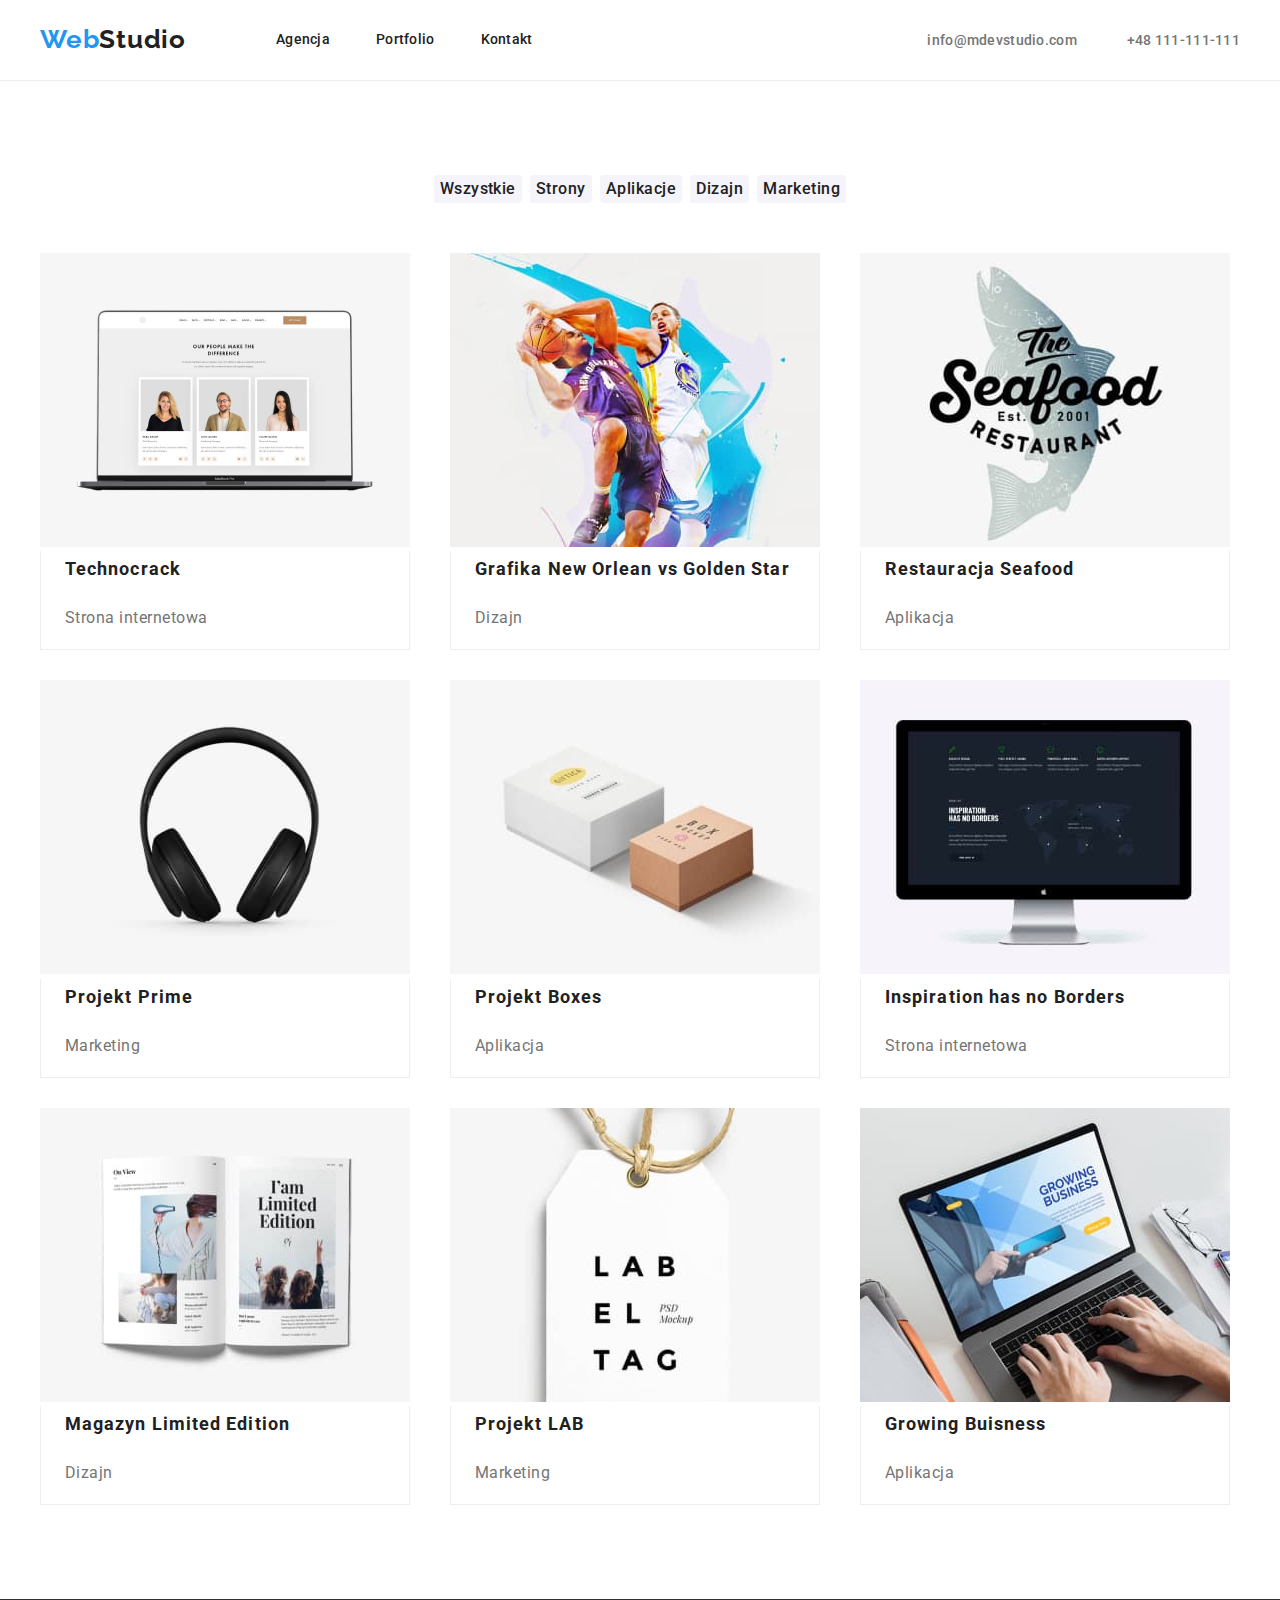
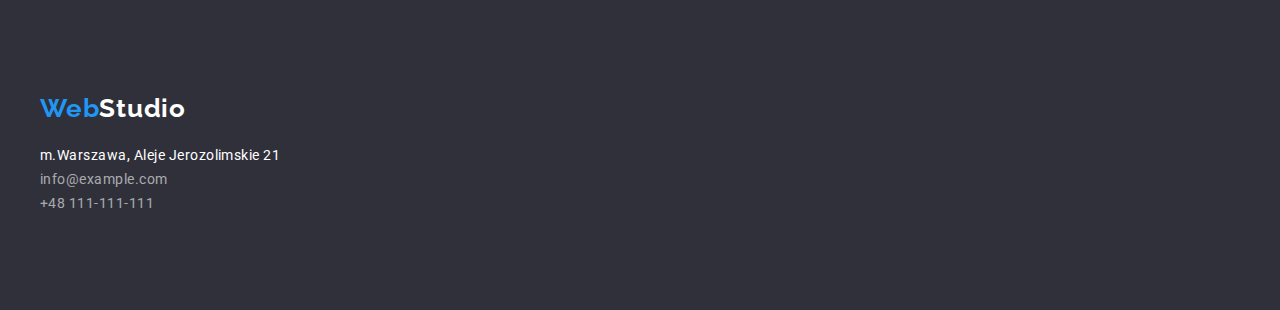
==== portfolio.html @ e5f401e1 "social ikonki" ====
<!DOCTYPE html>
<html lang="pl">
  <head>
    <meta charset="utf-8" />
    <link
      rel="stylesheet"
      href="https://cdnjs.cloudflare.com/ajax/libs/modern-normalize/1.0.0/modern-normalize.min.css"/>
    <link rel="stylesheet" href="./css/style.css" />
    <link rel="preconnect" href="https://fonts.googleapis.com">
    <link rel="preconnect" href="https://fonts.gstatic.com" crossorigin>
    <link href="https://fonts.googleapis.com/css2?family=Raleway:wght@700&family=Roboto:wght@400;500;700;900&display=swap" rel="stylesheet"> 
    <title>WebStudio</title>
  </head>

<body>
    <header class="header">
        <div class="container">
          <a class="logo" href="index.html">Web<span class="span-logo">Studio</span></a>
          <nav class="navigation"> 
            <ul class="nav-list">
              <li class="nav-list-item">
                <a class="nav-list-link" href="./index.html">Agencja</a>
              </li>
              <li class="nav-list-item">
                <a class="nav-list-link" href="./portfolio.html">Portfolio</a>
              </li>
              <li class="nav-list-item">
                <a class="nav-list-link" href="/contact">Kontakt</a>
              </li>
            </ul>
         </nav>
         <a class="nav-address-mail" href="mailto:info@devstudio.com">info@mdevstudio.com</a>
         <a class="nav-address-phone" href="tel:+48111111111">+48 111-111-111</a>
        </div>
    </header>

<main class="section">
    <ul class="button-list">
        <li class="button-list-item">
            <button class="button" type="button">Wszystkie</button>
        </li>
        <li class="button-list-item">
            <button class="button" type="button">Strony</button>
        </li>
        <li class="button-list-item">
            <button class="button" type="button">Aplikacje</button>
        </li>
        <li class="button-list-item">
        <button class="button" type="button">Dizajn</button>
        </li>
        <li class="button-list-item">
        <button class="button" type="button">Marketing</button>
        </li>
    </ul>

   <div class="container">
    <ul class="photo-list">
    <li class="list-item">
        <figure>
        <img class="photo-item" src="./images/imgportfolio.jpg" width="370" height="294"/>
            <figcaption class="text-border">
                <p class="overtitle">Technocrack</p>
                <p class="undertitle">Strona internetowa</p>
            </figcaption>
        </figure>
    </li>
    <li class="list-item">
        <figure>
        <img src="./images/img1portfolio.jpg" width="370" height="294"/>
            <figcaption class="text-border">
                <p class="overtitle">Grafika New Orlean vs Golden Star</p>
                <p class="undertitle">Dizajn</p>
            </figcaption>
        </figure>
    </li>
    <li class="list-item">
        <figure>
            <img src="./images/img2portfolio.jpg" width="370" height="294"/>
            <figcaption class="text-border">
                <p class="overtitle">Restauracja Seafood</p>
                <p class="undertitle">Aplikacja</p>
            </figcaption>
        </figure>
    </li>
    <li class="list-item"> 
        <figure>
            <img src="./images/img3portfolio.jpg" width="370" height="294"/>
            <figcaption class="text-border">
                <p class="overtitle">Projekt Prime</p>
                <p class="undertitle">Marketing</p>
            </figcaption>
        </figure>
    </li>
    <li class="list-item">
        <figure>
            <img src="./images/img4portfolio.jpg" width="370" height="294"/>
            <figcaption class="text-border">
                <p class="overtitle">Projekt Boxes</p>
                <p class="undertitle">Aplikacja</p>
            </figcaption>
        </figure>
    </li>
    <li class="list-item">
        <figure>
            <img src="./images/img5portfolio.jpg" width="370" height="294"/>
            <figcaption class="text-border">
                <p class="overtitle">Inspiration has no Borders</p>
                <p class="undertitle">Strona internetowa</p>
            </figcaption>
        </figure>
    </li>
    <li class="list-item">
        <figure>
            <img src="./images/img6portfolio.jpg" width="370" height="294"/>
            <figcaption class="text-border">
                <p class="overtitle">Magazyn Limited Edition</p>
                <p class="undertitle">Dizajn</p>
            </figcaption>
        </figure>
    </li>
    <li class="list-item">
        <figure>
            <img src="./images/img7_portfolio.jpg" width="370" height="294"/>
            <figcaption class="text-border">
                <p class="overtitle">Projekt LAB</p>
                <p class="undertitle">Marketing</p>
            </figcaption>
        </figure>
    </li>
    <li class="list-item">
        <figure>
            <img src="./images/img8portfolio.jpg" width="370" height="294"/>
            <figcaption class="text-border">
                <p class="overtitle">Growing Buisness</p>
                <p class="undertitle">Aplikacja</p>
            </figcaption>
        </figure>
    </li>
 </ul>
 </div>
 </main>

 <footer class="footer section">
    <div class="container">
      <a class="logo-down" href="/logo"
        >Web<span class="footer-logo">Studio</span></a>
      <address class="address">
        m.Warszawa, Aleje Jerozolimskie 21
        <a class="foot-link" href="mailto:info@example.com"
          >info@example.com</a>
        <a class="foot-link" href="tel:+48111111111">+48 111-111-111</a>
      </address>
    </div>
  </footer>
</body>
</html>
---- css/style.css ----
:root {
    --main-font: 'Roboto', sans-serif;
    --secondary-font: 'Raleway', sans-serif;
    --main-color: #757575;
    --secondary-color: #2196f3;
    --third-color: #fff;
    --four-color: #212121;
    --fifth-color: #2f303a;
    --sixth-color: rgba(255, 255, 255, 0.6);
    --seventh-color: #F5F4FA;
    --header-color: #ECECEC;
    --shadow-color: rgba(0, 0, 0, 0.15);
    --team-shadow-color: rgba(0, 0, 0, 0.12), 0px 1px 1px rgba(0, 0, 0, 0.14), 0px 2px 1px rgba(0, 0, 0, 0.2);
    --button-shadow-color: rgba(0, 0, 0, 0.1), 0px 1px 2px rgba(0, 0, 0, 0.08), 0px 2px 2px rgba(0, 0, 0, 0.12);
    --bg-overlay: rgba(47, 48, 58, 0.4);                   
}
body {
    font-family: var(--main-font);
    color: var(--main-color);
}

/*==== COMPONENTS ====*/
.button:hover, .button:focus, .main-button:hover, .main-button:focus {
    background-color: var(--secondary-color);
    color: var(--third-color);
    cursor: pointer;
    box-shadow: 0px 3px 1px var(--button-shadow-color);
    border-radius: 4px;
}

.span-logo {
    color: var(--four-color);
}

.footer-logo {
    color: var(--third-color);
}

.container {
    width: 1200px;
    margin: 0 auto;
}

.section {
    padding: 94px 0;
}

h1, h2, h3, h4, h5, h6 {
    margin: 0;
}
.lorem-list, .works-list, .team-list, .button-list, .nav-list, .photo-list {
    list-style-type: none;
}

ul, li {
    margin: 0;
    padding: 0;
}

p {
    padding: 0;
} 

figure, figcaption {
    margin: 0;
    padding: 0;
}

.nav-list-link:hover, .nav-list-link:focus, .nav-address-mail:hover,
.nav-address-mail:focus, .nav-address-phone:hover, .nav-address-phone:focus,
.team-list-link:hover, .team-list-link:focus {
    color: var(--secondary-color);
}

/*==== HEADER ====*/

.header {
    border-bottom: 1px solid var(--header-color)
}

.header .container {
    display: flex;
    padding-top: 24px;
    padding-bottom: 25px;
    align-items: center;
}

.logo, .logo-down {
    font-family: var(--secondary-font);
    font-size: 26px;
    line-height: 1.192;
    font-weight: 700;
    letter-spacing: 0.03em;
    text-decoration: none;
    color: var(--secondary-color);
    margin-right: 90px;
}

.nav-list {
    display: flex;
}

.nav-list-item:not(:last-child) {
    margin-right: 46px;
}

.nav-list-link {
    color: var(--four-color);
}

.nav-address-mail, .nav-address-phone {
    display: flex;
    color: var(--main-color);
    align-items: center;
    
}
.nav-address-mail {
    margin-left: auto;
    margin-right: 50px;
}

.icon-smartphone, .icon-envelope {
    width: 16px;
    height: 12px;
    margin-right: 10px;
}

.nav-list-link, .nav-address-mail, .nav-address-phone {
    font-weight: 500;
    font-size: 14px;
    line-height: 1.142;
    letter-spacing: 0.02em;
    text-decoration: none;
}

/*==== MAIN ====*/

.welcome {
    background-image: linear-gradient(
        var(--bg-overlay),
        var(--bg-overlay)),
    url("/images/bg-img.jpg");
    background-size: cover;
    background-repeat: no-repeat;
    display: flex;
    padding-top: 200px;
    padding-bottom: 200px;
}

.welcome .main-header {
    width: 696px;
    text-align: center;
    margin-left: auto;
    margin-right: auto;
}

.main-header {
    font-weight: 900;
    font-size: 44px;
    line-height: 1.363;
    letter-spacing: 0.06em;
    text-transform: uppercase;
    color: var(--third-color);
    margin-bottom: 30px;
}

.main-button {
    display: block;
    color: var(--third-color);
    background-color: var(--secondary-color);
    margin-right: auto;
    margin-left: auto;
    padding: 10px 41px;
    font-weight: 700;
    font-size: 16px;
    line-height: 1.875;
    align-items: center;
    text-align: center;
    letter-spacing: 0.06em;
    border-style: none;
    box-shadow: 0px 4px 4px var(--shadow-color);
    border-radius: 4px;
}

.advantages {
    padding-bottom: 0;
}

.lorem-list {
    display: flex;
    justify-content: space-evenly;
    margin-left: -30px;
}

.lorem-list-item {
    flex-basis: calc(100% / 4 - 30px);
  }

.icon {
    width: 270px;
    height: 120px;
    background-color: var(--seventh-color);
    display: flex;
    justify-content: center;
    align-items: center;
    margin-bottom: 30px;
}

.icon-group {
    width: 70px;
    height: 70px; 
}

.heading {
    color: var(--four-color);
    text-transform: uppercase;
    font-weight: 700;
    font-size: 14px;
    line-height: 1.142;
    letter-spacing: 0.03em;ś
}

.lorem-list-p {
    font-size: 14px;
    line-height: 1.714;
    letter-spacing: 0.03em;
    color: var(--main-color);
}

.section-header {
    font-weight: 700;
    font-size: 36px;
    line-height: 1.166;
    letter-spacing: 0.03em;
    text-align: center;
    margin-bottom: 50px;
    color: var(--four-color);
}

.works-list {
    display: flex;
    justify-content: space-evenly;
    margin-left: -30px;
}

.works-list-item {
    flex-basis: calc(100%/3-30px);
}

.team {
    background-color: var(--seventh-color);  
}

.team-list {
    display: flex;
    justify-content: space-evenly;
    margin-left: -30px;
}

.team-list-item: {
    flex-basis: calc(100%/4-30px);
  }

.team-list-card {
    box-shadow: 0px 1px 3px var(--team-shadow-color);
    border-radius: 0px 0px 4px 4px;
    height: 428px;
}

.socials-links {
    display: flex;
    justify-content: space-evenly;
    align-content: center;
}

.team-list-link {
    text-decoration: none;

}

.social-icon {
    width: 20px;
    height: 20px; 
}

.team-list-link:focus, .team-list-link:hover {
    width: 44px;
    height: 44px;
    background-color: var(--secondary-color);
    border-radius: 50%;
    fill: var(--third-color);
}

.name {
    font-weight: 500;
    font-size: 16px;
    line-height: 1.187;
    letter-spacing: 0.03rem;
    color: var(--four-color);
    text-align: center;
}

.tile {
    font-size: 16px;
    line-height: 1.187;
    letter-spacing: 0.03rem;
    text-align: center;
}

/* ===== FOOTER ===== */

.footer {
    background-color: var(--fifth-color);
}

.container .address {
    display: flex;
    flex-direction: column;
}

.address {
    font-size: 14px;
    line-height: 1.714;
    color: var(--third-color);
    font-style: normal;
    letter-spacing: 0.03rem;
    margin-top: 20px;
}

.foot-link {
    text-decoration: none;
    color: var(--sixth-color);
}

.foot-link:hover, .foot-link:focus {
    color: var(--secondary-color);
}

/* ===== PORTFOLIO ===== */
.button { 
    font-weight: 500;
    font-size: 16px;
    line-height: 1.625;
    letter-spacing: 0.03em;
    color: var(--four-color);
    text-align: center;
    background-color: var(--seventh-color);
    border-radius: 4px;
    border: transparent;
}

.button-list {
    display: flex;
    justify-content: center;
    margin-bottom: 50px;
}

.button-list-item:not(:last-child) {
    margin-right: 8px;
}

.photo-list {
    display: flex;
    flex-wrap: wrap;
    margin-left: -30px;
    margin-top: -30px;
    justify-content: space-between;
}

.list-item {
    margin-left: 30px;
    margin-top: 30px;
    flex-basis: calc(100% / 3 - 30px);
}

.text-border {
    border-left: 1px solid #EEEEEE;
    border-bottom: 1px solid #EEEEEE;
    border-right: 1px solid #EEEEEE;
    width: 370px;
    padding-left: 24px;
}

.overtitle {
    color: var(--four-color);
    font-weight: 700;
    font-size: 18px;
    line-height: 2;
    letter-spacing: 0.06em;
    margin: 0;
    padding: 0;
}

.undertitle {
    font-size: 16px;
    line-height: 30px;
    letter-spacing: 0.03em;
    text-align: left;

}
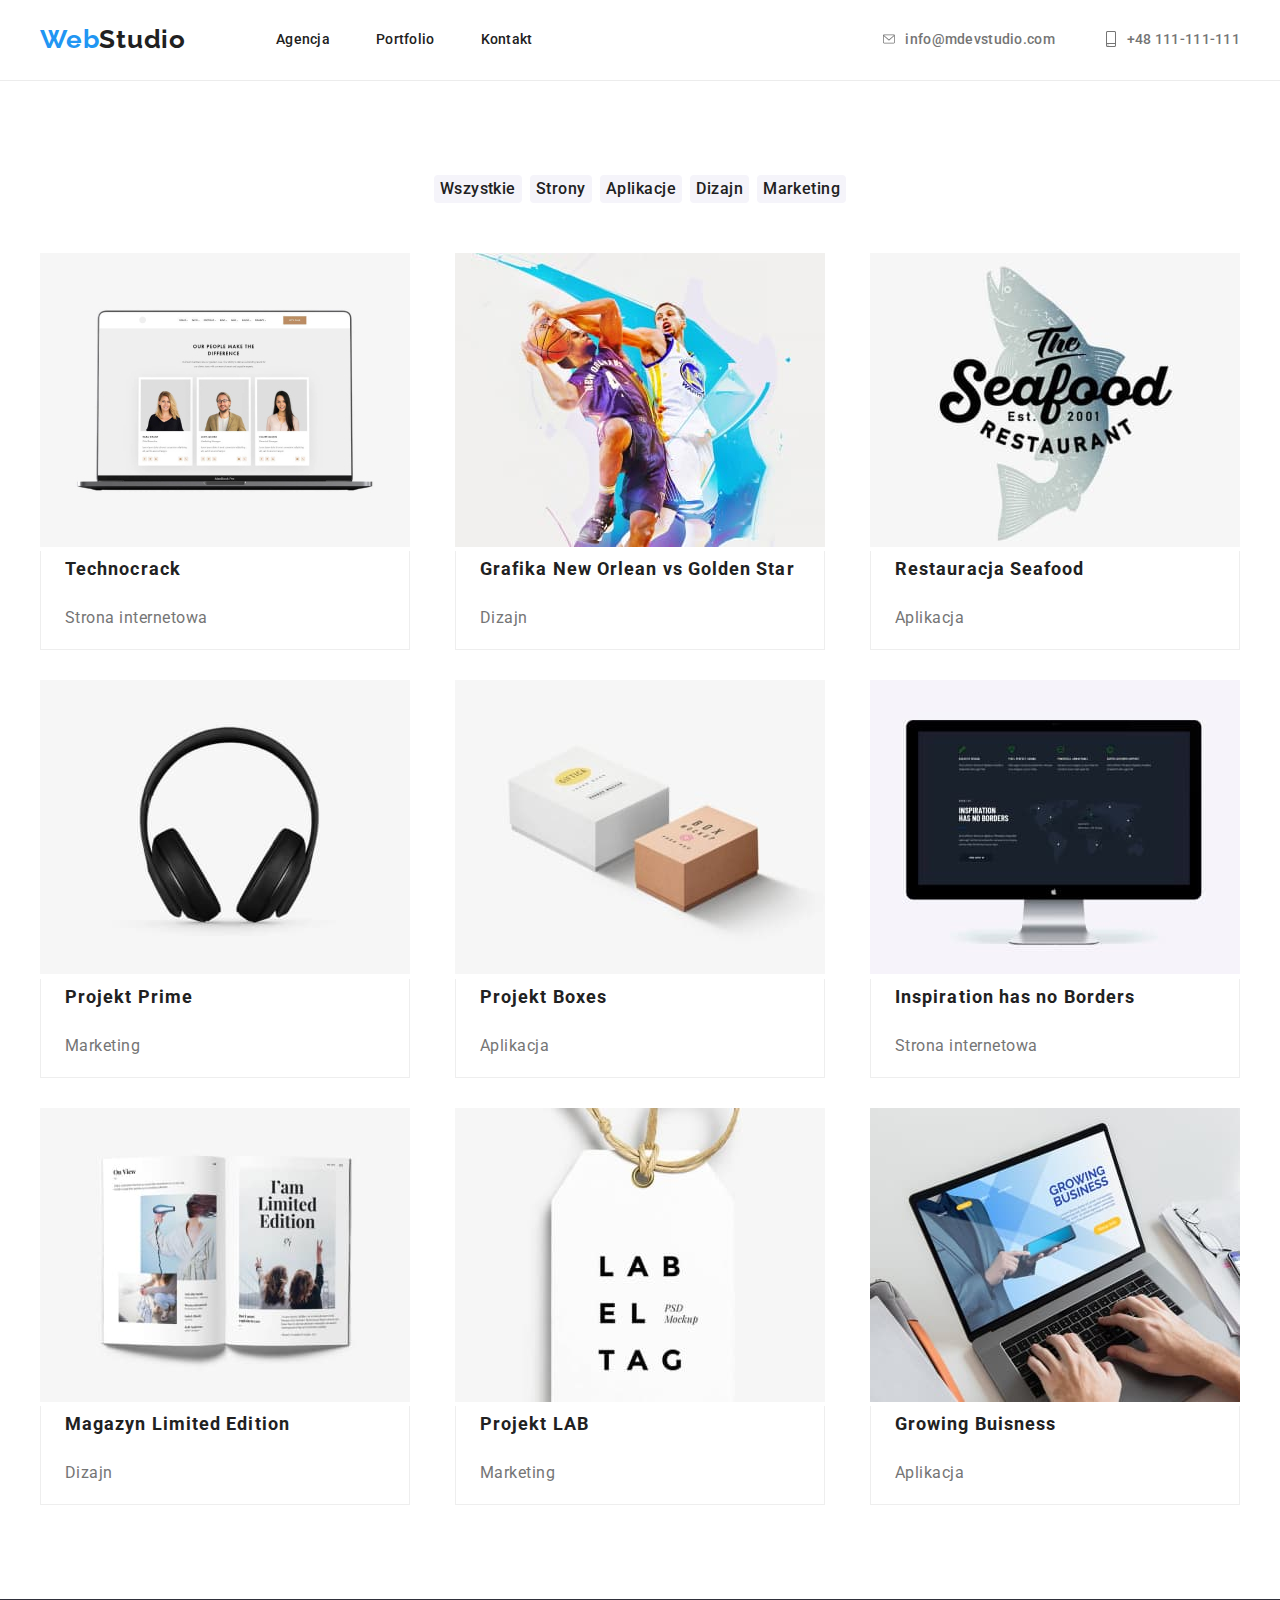
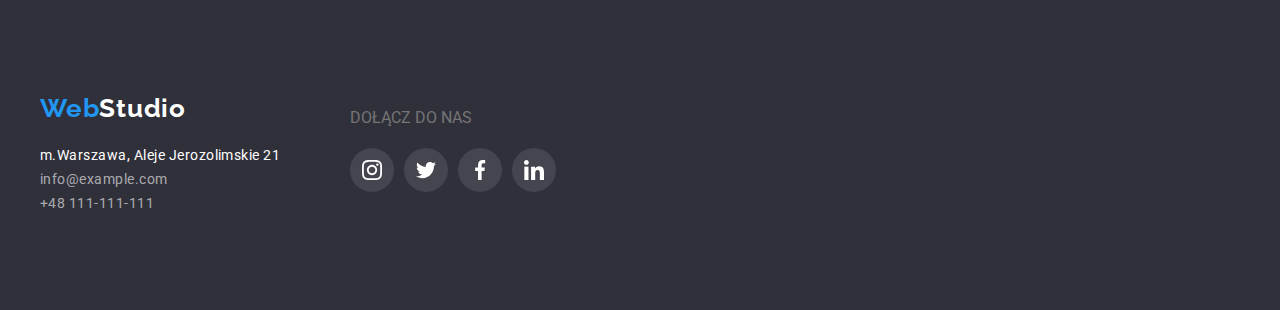
==== commit a71a8440: "Gotowe" ====
--- a/portfolio.html
+++ b/portfolio.html
@@ -15,8 +15,10 @@
 <body>
     <header class="header">
         <div class="container">
-          <a class="logo" href="index.html">Web<span class="span-logo">Studio</span></a>
-          <nav class="navigation"> 
+          <a class="logo" href="index.html"
+            >Web<span class="span-logo">Studio</span></a
+          >
+          <nav class="navigation">
             <ul class="nav-list">
               <li class="nav-list-item">
                 <a class="nav-list-link" href="./index.html">Agencja</a>
@@ -28,9 +30,16 @@
                 <a class="nav-list-link" href="/contact">Kontakt</a>
               </li>
             </ul>
-         </nav>
-         <a class="nav-address-mail" href="mailto:info@devstudio.com">info@mdevstudio.com</a>
-         <a class="nav-address-phone" href="tel:+48111111111">+48 111-111-111</a>
+          </nav>
+  
+          <a class="nav-address-mail" href="mailto:info@devstudio.com">
+            <svg class="contact-icon" width="12" height="16">
+              <use href="./images/icons.svg#icon-envelope"></use></svg
+            >info@mdevstudio.com</a>
+          <a class="nav-address-phone" href="tel:+48111111111">
+            <svg class="contact-icon" width="12" height="16">
+              <use href="./images/icons.svg#icon-smartphone"></use></svg
+            >+48 111-111-111</a>
         </div>
     </header>
 
@@ -142,15 +151,50 @@
 
  <footer class="footer section">
     <div class="container">
-      <a class="logo-down" href="/logo"
-        >Web<span class="footer-logo">Studio</span></a>
-      <address class="address">
-        m.Warszawa, Aleje Jerozolimskie 21
-        <a class="foot-link" href="mailto:info@example.com"
-          >info@example.com</a>
-        <a class="foot-link" href="tel:+48111111111">+48 111-111-111</a>
-      </address>
-    </div>
+        <div class="footer-left">
+          <a class="logo-down" href="/logo"
+          >Web<span class="footer-logo">Studio</span></a>
+          <address class="address">
+            m.Warszawa, Aleje Jerozolimskie 21
+            <a class="foot-link" href="mailto:info@example.com">
+              info@example.com</a> 
+            <a class="foot-link" href="tel:+48111111111">+48 111-111-111</a>
+          </address>
+        </div> 
+        <div class="footer-socials">
+          <p class="footer-socials-text">dołącz do nas</p>
+          <ul class="footer-socials-list">
+            <li class="footer-socials-item">
+              <a class="footer-socials-link" href="#">
+                <svg class="social-icon" width="20" height="20">
+                  <use href="./images/icons.svg#icon-instagram"></use>
+                </svg>
+              </a>
+            </li>
+            <li class="footer-socials-item">
+              <a class="footer-socials-link" href="#">
+                <svg class="social-icon" width="20" height="20">
+                  <use href="./images/icons.svg#icon-twitter"></use>
+                </svg>
+              </a>
+            </li>
+            <li class="footer-socials-item">
+              <a class="footer-socials-link" href="#">
+                <svg class="social-icon" width="20" height="20">
+                  <use href="./images/icons.svg#icon-facebook"></use>
+                </svg>
+              </a>
+            </li>
+            <li class="footer-socials-item">
+              <a class="footer-socials-link" href="#">
+                <svg class="social-icon" width="20" height="20">
+                  <use href="./images/icons.svg#icon-linkedin"></use>
+                </svg>
+              </a>
+            </li> 
+          </ul>          
+        </div>        
+      </div>
   </footer>
 </body>
 </html>
--- a/css/style.css
+++ b/css/style.css
@@ -12,7 +12,9 @@
     --shadow-color: rgba(0, 0, 0, 0.15);
     --team-shadow-color: rgba(0, 0, 0, 0.12), 0px 1px 1px rgba(0, 0, 0, 0.14), 0px 2px 1px rgba(0, 0, 0, 0.2);
     --button-shadow-color: rgba(0, 0, 0, 0.1), 0px 1px 2px rgba(0, 0, 0, 0.08), 0px 2px 2px rgba(0, 0, 0, 0.12);
-    --bg-overlay: rgba(47, 48, 58, 0.4);                   
+    --bg-overlay: rgba(47, 48, 58, 0.4);  
+    --social-icon: #AFB1B8;
+    --footer-social-icon: rgba(255, 255, 255, 0.1);                 
 }
 body {
     font-family: var(--main-font);
@@ -55,6 +57,7 @@
 ul, li {
     margin: 0;
     padding: 0;
+    list-style-type: none;
 }
 
 p {
@@ -70,6 +73,7 @@
 .nav-address-mail:focus, .nav-address-phone:hover, .nav-address-phone:focus,
 .team-list-link:hover, .team-list-link:focus {
     color: var(--secondary-color);
+    fill: var(--secondary-color);
 }
 
 /*==== HEADER ====*/
@@ -111,6 +115,7 @@
 .nav-address-mail, .nav-address-phone {
     display: flex;
     color: var(--main-color);
+    fill: var(--main-color);
     align-items: center;
     
 }
@@ -119,9 +124,7 @@
     margin-right: 50px;
 }
 
-.icon-smartphone, .icon-envelope {
-    width: 16px;
-    height: 12px;
+.contact-icon {
     margin-right: 10px;
 }
 
@@ -139,7 +142,7 @@
     background-image: linear-gradient(
         var(--bg-overlay),
         var(--bg-overlay)),
-    url("/images/bg-img.jpg");
+    url('../images/bg-img.jpg');
     background-size: cover;
     background-repeat: no-repeat;
     display: flex;
@@ -206,11 +209,6 @@
     margin-bottom: 30px;
 }
 
-.icon-group {
-    width: 70px;
-    height: 70px; 
-}
-
 .heading {
     color: var(--four-color);
     text-transform: uppercase;
@@ -265,30 +263,31 @@
     box-shadow: 0px 1px 3px var(--team-shadow-color);
     border-radius: 0px 0px 4px 4px;
     height: 428px;
+    background-color: var(--third-color);
 }
 
 .socials-links {
     display: flex;
+    padding-top: 16px;
     justify-content: space-evenly;
     align-content: center;
 }
 
 .team-list-link {
+    display: flex;
     text-decoration: none;
-
-}
-
-.social-icon {
-    width: 20px;
-    height: 20px; 
-}
-
-.team-list-link:focus, .team-list-link:hover {
     width: 44px;
     height: 44px;
+    background-color: var(--third-color);
+    justify-content: center;
+    align-items: center;
+    border-radius: 50%;
+    fill: var(--social-icon);
+}
+
+.team-list-link:focus, .team-list-link:hover {
     background-color: var(--secondary-color);
-    border-radius: 50%;
-    fill: var(--third-color);
+    fill: var(--third-color);  
 }
 
 .name {
@@ -307,13 +306,41 @@
     text-align: center;
 }
 
+/* ===== OUR CLIENTS ====*/
+.cilents-list {
+    display: flex;
+    align-items: center;
+    justify-content: space-evenly;
+}
+
+.clients-list-link {
+    display: flex;
+    fill: var(--social-icon);
+    justify-content: center;
+    align-items: center;
+    border: 1px solid var(--social-icon);
+    border-radius: 4px;
+    padding: 16px 32px;
+
+}
+
+.clients-list-link:hover, .clients-list-link:focus
+{
+    fill: var(--secondary-color);
+    border: 1px solid var(--secondary-color);
+}
+
 /* ===== FOOTER ===== */
 
 .footer {
     background-color: var(--fifth-color);
 }
 
-.container .address {
+.footer .container {
+    display: flex;
+}
+
+.footer-left .address {
     display: flex;
     flex-direction: column;
 }
@@ -336,6 +363,40 @@
     color: var(--secondary-color);
 }
 
+.footer-socials {
+    margin-left: 70px;
+}
+
+.footer-socials-text {
+    text-transform: uppercase;
+    margin-bottom: 20px;
+}
+
+.footer-socials-list {
+    display: flex;
+    justify-content: space-evenly;
+}
+
+.footer-socials-item:not(:last-child) {
+    margin-right: 10px;
+}
+
+.footer-socials-link {
+    display: flex;
+    text-decoration: none;
+    width: 44px;
+    height: 44px;
+    background-color: var(--footer-social-icon);
+    justify-content: center;
+    align-items: center;
+    border-radius: 50%;
+    fill: var(--third-color);
+}
+
+.footer-socials-link:focus, .footer-socials-link:hover {
+    background-color: var(--secondary-color); 
+}
+
 /* ===== PORTFOLIO ===== */
 .button { 
     font-weight: 500;
@@ -371,6 +432,12 @@
     margin-left: 30px;
     margin-top: 30px;
     flex-basis: calc(100% / 3 - 30px);
+    max-width: 370px;
+}
+
+.list-item:hover, .list-item:focus {
+    box-shadow: 0px 1px 1px rgba(0, 0, 0, 0.12), 0px 4px 4px rgba(0, 0, 0, 0.06),
+    1px 4px 6px rgba(0, 0, 0, 0.16);
 }
 
 .text-border {
